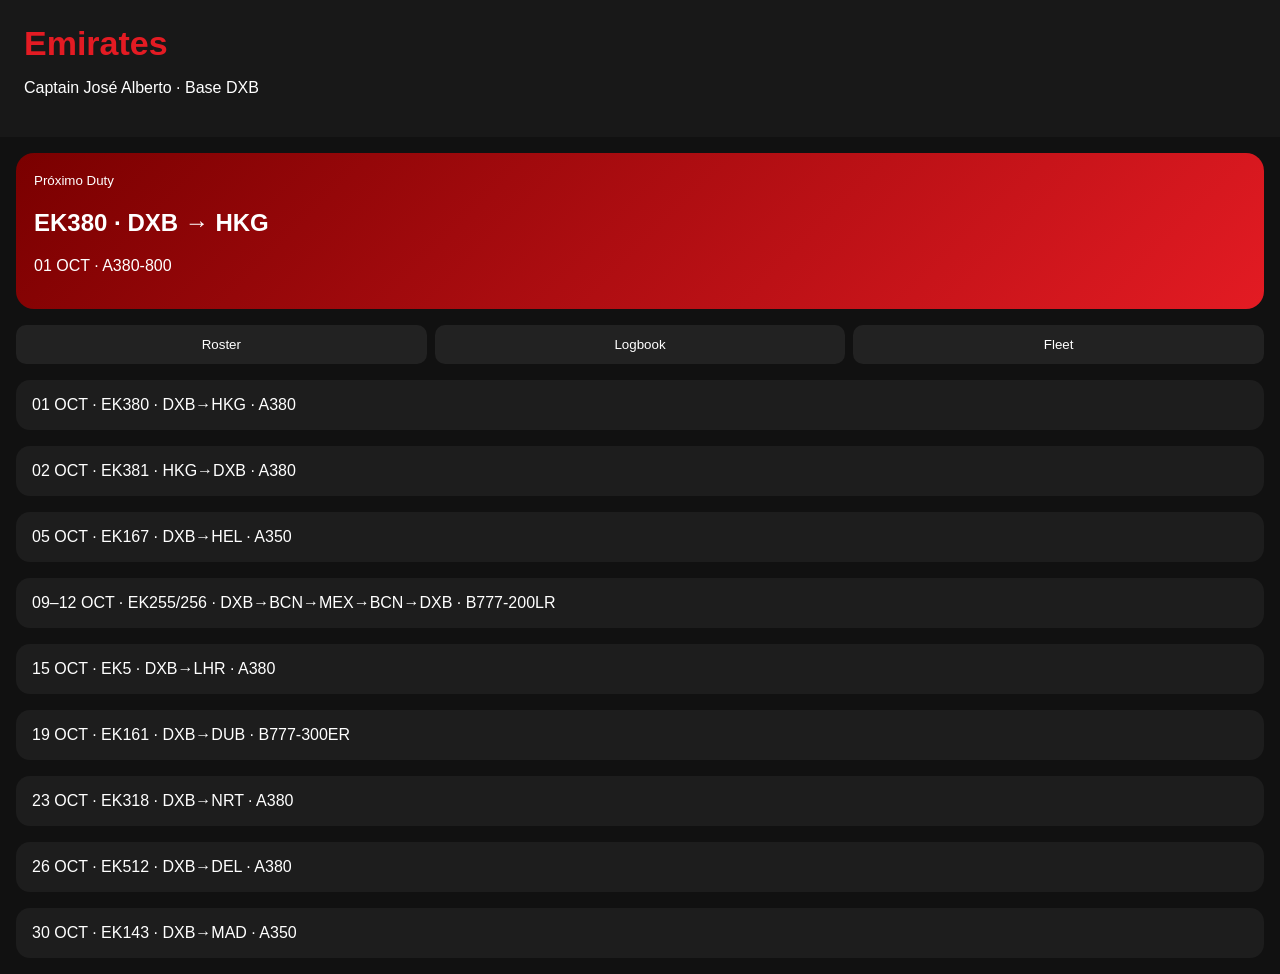
==== index.html @ 2d7651bd "Add files via upload" ====
<!doctype html><html lang="es"><head>
<meta charset="utf-8"><meta name="viewport" content="width=device-width,initial-scale=1">
<title>Emirates Crew Portal</title>
<link rel="manifest" href="manifest.json"><link rel="stylesheet" href="style.css">
<meta name="theme-color" content="#111111"></head>
<body>
<header><h1>Emirates</h1><p>Captain José Alberto · Base DXB</p></header>
<section class="hero"><small>Próximo Duty</small><h2>EK380 · DXB → HKG</h2><p>01 OCT · A380-800</p></section>
<nav><button onclick="show('r')">Roster</button><button onclick="show('l')">Logbook</button><button onclick="show('f')">Fleet</button></nav>
<main>
<section id="r">
<div class="card">01 OCT · EK380 · DXB→HKG · A380</div>
<div class="card">02 OCT · EK381 · HKG→DXB · A380</div>
<div class="card">05 OCT · EK167 · DXB→HEL · A350</div>
<div class="card">09–12 OCT · EK255/256 · DXB→BCN→MEX→BCN→DXB · B777-200LR</div>
<div class="card">15 OCT · EK5 · DXB→LHR · A380</div>
<div class="card">19 OCT · EK161 · DXB→DUB · B777-300ER</div>
<div class="card">23 OCT · EK318 · DXB→NRT · A380</div>
<div class="card">26 OCT · EK512 · DXB→DEL · A380</div>
<div class="card">30 OCT · EK143 · DXB→MAD · A350</div>
</section>
<section id="l" hidden><div class="card">Septiembre: HKG, KUL, AMS, HND, CPT ✓ · BRU vuelta, DUB y ZRH pendientes.</div></section>
<section id="f" hidden><div class="card">A380 · B777-300ER · B777-200LR · A350-900</div></section>
</main>
<script>
function show(id){['r','l','f'].forEach(x=>document.getElementById(x).hidden=x!==id)}
</script></body></html>
---- style.css ----
body{margin:0;background:#111;color:#fff;font-family:-apple-system,BlinkMacSystemFont,sans-serif}
header{padding:24px;background:#181818}h1{margin:0;color:#E31B23;font-size:34px}
.hero{margin:16px;background:linear-gradient(135deg,#7a0000,#E31B23);padding:18px;border-radius:18px}
nav{display:flex;gap:8px;padding:0 16px}button{flex:1;padding:12px;border:0;border-radius:10px;background:#222;color:#fff}
.card{margin:16px;padding:16px;border-radius:14px;background:#1d1d1d}
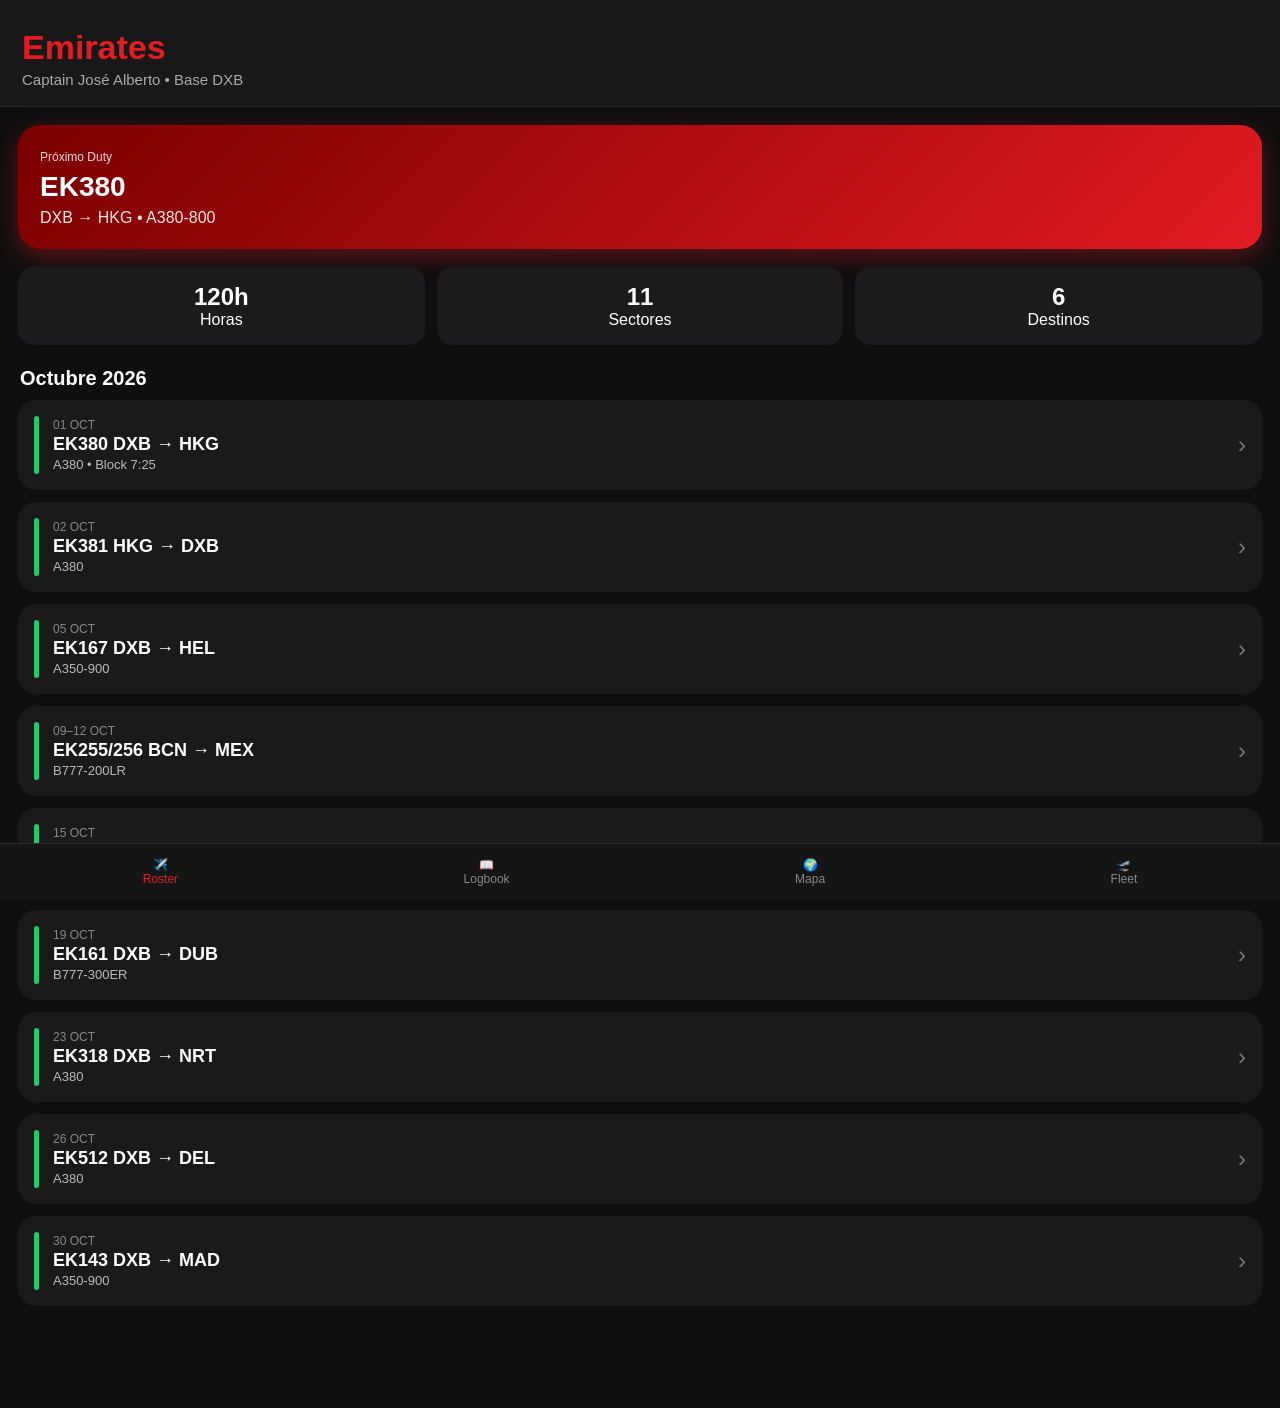
==== commit 6f98609d: "Add files via upload" ====
--- a/index.html
+++ b/index.html
@@ -1,28 +1,42 @@
 
-<!doctype html><html lang="es"><head>
-<meta charset="utf-8"><meta name="viewport" content="width=device-width,initial-scale=1">
+<!DOCTYPE html>
+<html lang="es">
+<head>
+<meta charset="UTF-8">
+<meta name="viewport" content="width=device-width, initial-scale=1.0">
 <title>Emirates Crew Portal</title>
-<link rel="manifest" href="manifest.json"><link rel="stylesheet" href="style.css">
-<meta name="theme-color" content="#111111"></head>
-<body>
-<header><h1>Emirates</h1><p>Captain José Alberto · Base DXB</p></header>
-<section class="hero"><small>Próximo Duty</small><h2>EK380 · DXB → HKG</h2><p>01 OCT · A380-800</p></section>
-<nav><button onclick="show('r')">Roster</button><button onclick="show('l')">Logbook</button><button onclick="show('f')">Fleet</button></nav>
-<main>
-<section id="r">
-<div class="card">01 OCT · EK380 · DXB→HKG · A380</div>
-<div class="card">02 OCT · EK381 · HKG→DXB · A380</div>
-<div class="card">05 OCT · EK167 · DXB→HEL · A350</div>
-<div class="card">09–12 OCT · EK255/256 · DXB→BCN→MEX→BCN→DXB · B777-200LR</div>
-<div class="card">15 OCT · EK5 · DXB→LHR · A380</div>
-<div class="card">19 OCT · EK161 · DXB→DUB · B777-300ER</div>
-<div class="card">23 OCT · EK318 · DXB→NRT · A380</div>
-<div class="card">26 OCT · EK512 · DXB→DEL · A380</div>
-<div class="card">30 OCT · EK143 · DXB→MAD · A350</div>
-</section>
-<section id="l" hidden><div class="card">Septiembre: HKG, KUL, AMS, HND, CPT ✓ · BRU vuelta, DUB y ZRH pendientes.</div></section>
-<section id="f" hidden><div class="card">A380 · B777-300ER · B777-200LR · A350-900</div></section>
-</main>
-<script>
-function show(id){['r','l','f'].forEach(x=>document.getElementById(x).hidden=x!==id)}
-</script></body></html>
+<link rel="manifest" href="manifest.json">
+<style>
+*{margin:0;padding:0;box-sizing:border-box}
+body{background:#0f0f10;font-family:-apple-system,BlinkMacSystemFont,"SF Pro Display",sans-serif;color:white}
+.header{padding:28px 22px 18px;background:#181818;border-bottom:1px solid #2a2a2a}
+.logo{font-size:34px;font-weight:700;color:#E31B23}
+.subtitle{margin-top:4px;color:#aaa;font-size:15px}
+.card-next{margin:18px;padding:22px;border-radius:22px;background:linear-gradient(135deg,#7a0000,#E31B23);box-shadow:0 8px 25px rgba(227,27,35,.35)}
+.card-next small{opacity:.85;font-size:12px}
+.card-next h2{margin-top:6px;font-size:28px}
+.card-next p{margin-top:6px;opacity:.9}
+.stats{display:flex;gap:12px;padding:0 18px;margin-bottom:22px}
+.stat{flex:1;background:#1b1b1d;border-radius:16px;padding:16px;text-align:center}
+.stat strong{font-size:24px;display:block}
+.section-title{padding:0 20px 10px;font-size:20px;font-weight:600}
+.flight{display:flex;align-items:center;gap:14px;margin:0 18px 12px;padding:16px;background:#1a1a1a;border-radius:18px}
+.bar{width:5px;height:58px;background:#28c76f;border-radius:20px}
+.info{flex:1}.date{font-size:12px;color:#888}.route{font-size:18px;font-weight:600;margin:2px 0}.aircraft{font-size:13px;color:#bbb}.arrow{font-size:24px;color:#777}
+.bottom{position:fixed;bottom:0;left:0;right:0;background:#151515;display:flex;justify-content:space-around;padding:14px 0 calc(14px + env(safe-area-inset-bottom));border-top:1px solid #2a2a2a}
+.tab{text-align:center;font-size:12px;color:#888}.tab.active{color:#E31B23}.spacer{height:90px}
+</style></head><body>
+<div class="header"><div class="logo">Emirates</div><div class="subtitle">Captain José Alberto • Base DXB</div></div>
+<div class="card-next"><small>Próximo Duty</small><h2>EK380</h2><p>DXB → HKG • A380-800</p></div>
+<div class="stats"><div class="stat"><strong>120h</strong>Horas</div><div class="stat"><strong>11</strong>Sectores</div><div class="stat"><strong>6</strong>Destinos</div></div>
+<div class="section-title">Octubre 2026</div>
+<div class="flight"><div class="bar"></div><div class="info"><div class="date">01 OCT</div><div class="route">EK380 DXB → HKG</div><div class="aircraft">A380 • Block 7:25</div></div><div class="arrow">›</div></div>
+<div class="flight"><div class="bar"></div><div class="info"><div class="date">02 OCT</div><div class="route">EK381 HKG → DXB</div><div class="aircraft">A380</div></div><div class="arrow">›</div></div>
+<div class="flight"><div class="bar"></div><div class="info"><div class="date">05 OCT</div><div class="route">EK167 DXB → HEL</div><div class="aircraft">A350-900</div></div><div class="arrow">›</div></div>
+<div class="flight"><div class="bar"></div><div class="info"><div class="date">09–12 OCT</div><div class="route">EK255/256 BCN → MEX</div><div class="aircraft">B777-200LR</div></div><div class="arrow">›</div></div>
+<div class="flight"><div class="bar"></div><div class="info"><div class="date">15 OCT</div><div class="route">EK5 DXB → LHR</div><div class="aircraft">A380</div></div><div class="arrow">›</div></div>
+<div class="flight"><div class="bar"></div><div class="info"><div class="date">19 OCT</div><div class="route">EK161 DXB → DUB</div><div class="aircraft">B777-300ER</div></div><div class="arrow">›</div></div>
+<div class="flight"><div class="bar"></div><div class="info"><div class="date">23 OCT</div><div class="route">EK318 DXB → NRT</div><div class="aircraft">A380</div></div><div class="arrow">›</div></div>
+<div class="flight"><div class="bar"></div><div class="info"><div class="date">26 OCT</div><div class="route">EK512 DXB → DEL</div><div class="aircraft">A380</div></div><div class="arrow">›</div></div>
+<div class="flight"><div class="bar"></div><div class="info"><div class="date">30 OCT</div><div class="route">EK143 DXB → MAD</div><div class="aircraft">A350-900</div></div><div class="arrow">›</div></div>
+<div class="spacer"></div><div class="bottom"><div class="tab active">✈️<br>Roster</div><div class="tab">📖<br>Logbook</div><div class="tab">🌍<br>Mapa</div><div class="tab">🛫<br>Fleet</div></div></body></html>
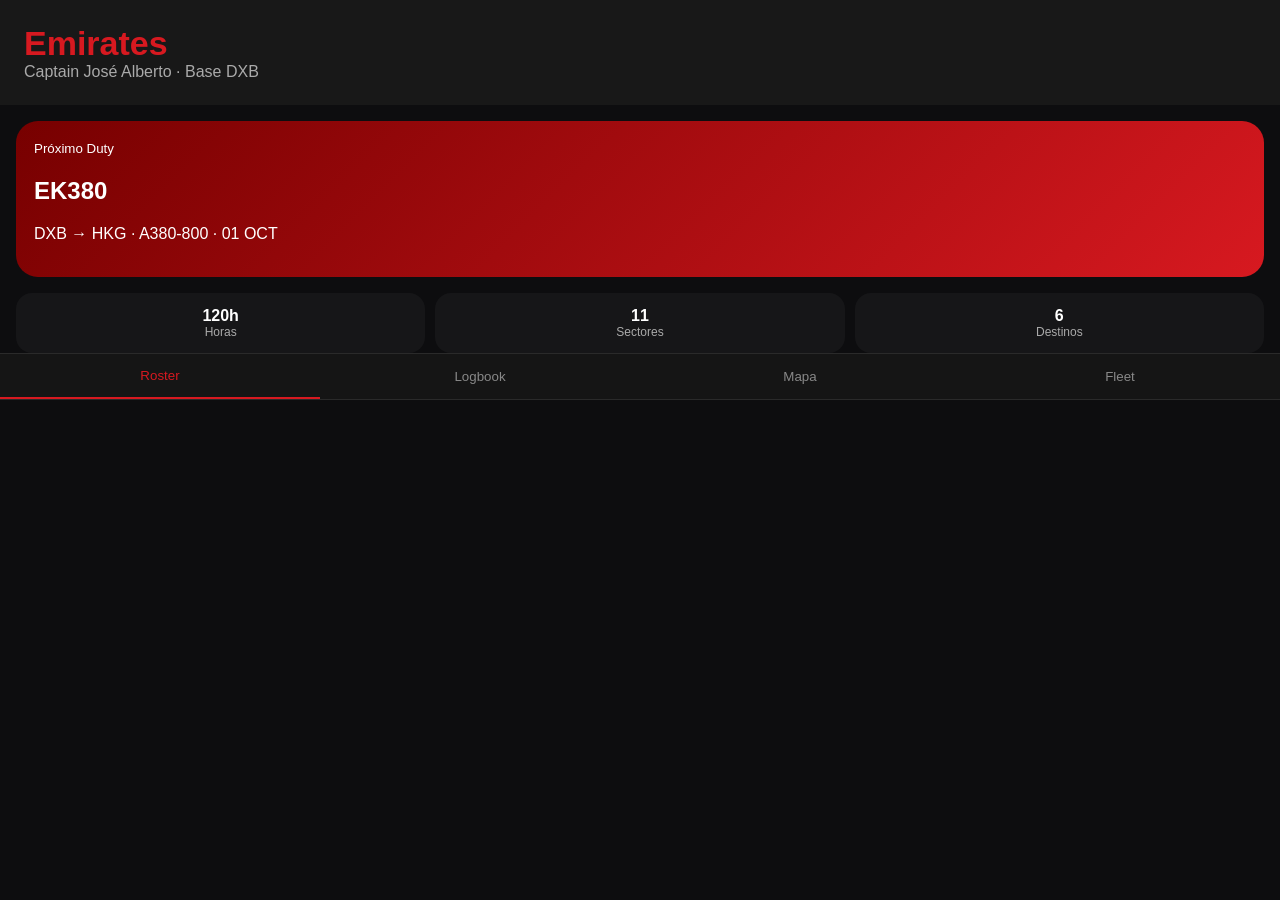
==== commit 38d42f5f: "Add files via upload" ====
--- a/index.html
+++ b/index.html
@@ -1,42 +1,63 @@
-
 <!DOCTYPE html>
 <html lang="es">
 <head>
 <meta charset="UTF-8">
-<meta name="viewport" content="width=device-width, initial-scale=1.0">
+<meta name="viewport" content="width=device-width,initial-scale=1">
 <title>Emirates Crew Portal</title>
 <link rel="manifest" href="manifest.json">
-<style>
-*{margin:0;padding:0;box-sizing:border-box}
-body{background:#0f0f10;font-family:-apple-system,BlinkMacSystemFont,"SF Pro Display",sans-serif;color:white}
-.header{padding:28px 22px 18px;background:#181818;border-bottom:1px solid #2a2a2a}
-.logo{font-size:34px;font-weight:700;color:#E31B23}
-.subtitle{margin-top:4px;color:#aaa;font-size:15px}
-.card-next{margin:18px;padding:22px;border-radius:22px;background:linear-gradient(135deg,#7a0000,#E31B23);box-shadow:0 8px 25px rgba(227,27,35,.35)}
-.card-next small{opacity:.85;font-size:12px}
-.card-next h2{margin-top:6px;font-size:28px}
-.card-next p{margin-top:6px;opacity:.9}
-.stats{display:flex;gap:12px;padding:0 18px;margin-bottom:22px}
-.stat{flex:1;background:#1b1b1d;border-radius:16px;padding:16px;text-align:center}
-.stat strong{font-size:24px;display:block}
-.section-title{padding:0 20px 10px;font-size:20px;font-weight:600}
-.flight{display:flex;align-items:center;gap:14px;margin:0 18px 12px;padding:16px;background:#1a1a1a;border-radius:18px}
-.bar{width:5px;height:58px;background:#28c76f;border-radius:20px}
-.info{flex:1}.date{font-size:12px;color:#888}.route{font-size:18px;font-weight:600;margin:2px 0}.aircraft{font-size:13px;color:#bbb}.arrow{font-size:24px;color:#777}
-.bottom{position:fixed;bottom:0;left:0;right:0;background:#151515;display:flex;justify-content:space-around;padding:14px 0 calc(14px + env(safe-area-inset-bottom));border-top:1px solid #2a2a2a}
-.tab{text-align:center;font-size:12px;color:#888}.tab.active{color:#E31B23}.spacer{height:90px}
-</style></head><body>
-<div class="header"><div class="logo">Emirates</div><div class="subtitle">Captain José Alberto • Base DXB</div></div>
-<div class="card-next"><small>Próximo Duty</small><h2>EK380</h2><p>DXB → HKG • A380-800</p></div>
-<div class="stats"><div class="stat"><strong>120h</strong>Horas</div><div class="stat"><strong>11</strong>Sectores</div><div class="stat"><strong>6</strong>Destinos</div></div>
-<div class="section-title">Octubre 2026</div>
-<div class="flight"><div class="bar"></div><div class="info"><div class="date">01 OCT</div><div class="route">EK380 DXB → HKG</div><div class="aircraft">A380 • Block 7:25</div></div><div class="arrow">›</div></div>
-<div class="flight"><div class="bar"></div><div class="info"><div class="date">02 OCT</div><div class="route">EK381 HKG → DXB</div><div class="aircraft">A380</div></div><div class="arrow">›</div></div>
-<div class="flight"><div class="bar"></div><div class="info"><div class="date">05 OCT</div><div class="route">EK167 DXB → HEL</div><div class="aircraft">A350-900</div></div><div class="arrow">›</div></div>
-<div class="flight"><div class="bar"></div><div class="info"><div class="date">09–12 OCT</div><div class="route">EK255/256 BCN → MEX</div><div class="aircraft">B777-200LR</div></div><div class="arrow">›</div></div>
-<div class="flight"><div class="bar"></div><div class="info"><div class="date">15 OCT</div><div class="route">EK5 DXB → LHR</div><div class="aircraft">A380</div></div><div class="arrow">›</div></div>
-<div class="flight"><div class="bar"></div><div class="info"><div class="date">19 OCT</div><div class="route">EK161 DXB → DUB</div><div class="aircraft">B777-300ER</div></div><div class="arrow">›</div></div>
-<div class="flight"><div class="bar"></div><div class="info"><div class="date">23 OCT</div><div class="route">EK318 DXB → NRT</div><div class="aircraft">A380</div></div><div class="arrow">›</div></div>
-<div class="flight"><div class="bar"></div><div class="info"><div class="date">26 OCT</div><div class="route">EK512 DXB → DEL</div><div class="aircraft">A380</div></div><div class="arrow">›</div></div>
-<div class="flight"><div class="bar"></div><div class="info"><div class="date">30 OCT</div><div class="route">EK143 DXB → MAD</div><div class="aircraft">A350-900</div></div><div class="arrow">›</div></div>
-<div class="spacer"></div><div class="bottom"><div class="tab active">✈️<br>Roster</div><div class="tab">📖<br>Logbook</div><div class="tab">🌍<br>Mapa</div><div class="tab">🛫<br>Fleet</div></div></body></html>+<link rel="stylesheet" href="style.css">
+</head>
+<body>
+<div class="header">
+  <div class="logo">Emirates</div>
+  <div class="sub">Captain José Alberto · Base DXB</div>
+</div>
+
+<div class="hero">
+  <small>Próximo Duty</small>
+  <h2>EK380</h2>
+  <p>DXB → HKG · A380-800 · 01 OCT</p>
+</div>
+
+<div class="stats">
+  <div class="stat"><b>120h</b><span>Horas</span></div>
+  <div class="stat"><b>11</b><span>Sectores</span></div>
+  <div class="stat"><b>6</b><span>Destinos</span></div>
+</div>
+
+<nav class="tabs">
+  <button class="active" data-page="roster">Roster</button>
+  <button data-page="logbook">Logbook</button>
+  <button data-page="map">Mapa</button>
+  <button data-page="fleet">Fleet</button>
+</nav>
+
+<main>
+  <section id="roster" class="page active"></section>
+
+  <section id="logbook" class="page">
+    <div class="card">
+      <h3>Septiembre 2026</h3>
+      <p>✓ HKG · ✓ KUL · ✓ AMS · ✓ HND · ✓ CPT</p>
+      <p>Pendientes: BRU regreso · DUB · ZRH</p>
+    </div>
+  </section>
+
+  <section id="map" class="page">
+    <div class="card">
+      <h3>Red Emirates</h3>
+      <p>DXB como hub · HKG, KUL, AMS, HND y CPT completados.</p>
+    </div>
+  </section>
+
+  <section id="fleet" class="page">
+    <div class="card"><h3>A380</h3><p>32 h</p></div>
+    <div class="card"><h3>B777-300ER</h3><p>71 h</p></div>
+    <div class="card"><h3>B777-200LR</h3><p>48 h</p></div>
+    <div class="card"><h3>A350-900</h3><p>29 h</p></div>
+  </section>
+</main>
+
+<script src="app.js"></script>
+</body>
+</html>
--- a/style.css
+++ b/style.css
@@ -0,0 +1,22 @@
+:root{--bg:#0d0d0f;--panel:#1a1a1a;--red:#d71920;--green:#2ecc71;--muted:#aaa}
+*{box-sizing:border-box}
+body{margin:0;background:var(--bg);color:white;font-family:-apple-system,BlinkMacSystemFont,sans-serif}
+.header{padding:24px;background:#181818}
+.logo{font-size:34px;font-weight:700;color:var(--red)}
+.sub{color:var(--muted)}
+.hero{margin:16px;padding:18px;border-radius:22px;background:linear-gradient(135deg,#700,var(--red))}
+.stats{display:flex;gap:10px;padding:0 16px}
+.stat{flex:1;background:#161618;border-radius:16px;padding:14px;text-align:center}
+.stat span{display:block;color:var(--muted);font-size:12px}
+.tabs{display:flex;background:#151515;border-top:1px solid #2a2a2a;border-bottom:1px solid #2a2a2a}
+.tabs button{flex:1;padding:14px;border:none;background:none;color:#888}
+.tabs button.active{color:var(--red);border-bottom:2px solid var(--red)}
+.page{display:none;padding-bottom:90px}
+.page.active{display:block}
+.card{margin:14px 16px;padding:16px;background:var(--panel);border-radius:18px}
+.flight{display:flex;gap:12px;align-items:center}
+.bar{width:5px;height:56px;border-radius:10px;background:var(--green)}
+.date{font-size:12px;color:var(--muted)}
+.route{font-size:18px;font-weight:600}
+.aircraft{font-size:13px;color:#ccc}
+.arrow{margin-left:auto;color:#777;font-size:22px}
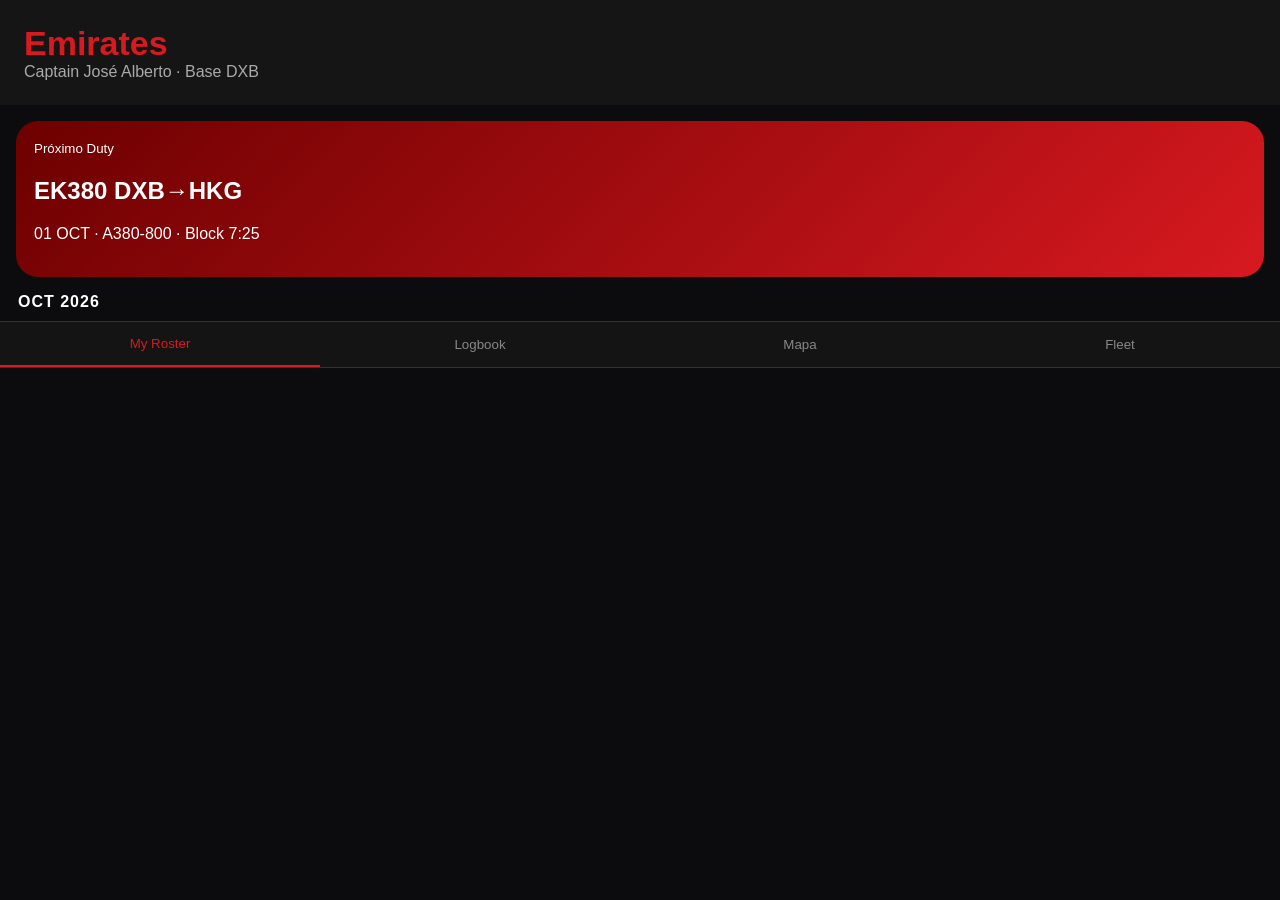
==== commit 510d32f2: "Add files via upload" ====
--- a/index.html
+++ b/index.html
@@ -1,63 +1 @@
-<!DOCTYPE html>
-<html lang="es">
-<head>
-<meta charset="UTF-8">
-<meta name="viewport" content="width=device-width,initial-scale=1">
-<title>Emirates Crew Portal</title>
-<link rel="manifest" href="manifest.json">
-<link rel="stylesheet" href="style.css">
-</head>
-<body>
-<div class="header">
-  <div class="logo">Emirates</div>
-  <div class="sub">Captain José Alberto · Base DXB</div>
-</div>
-
-<div class="hero">
-  <small>Próximo Duty</small>
-  <h2>EK380</h2>
-  <p>DXB → HKG · A380-800 · 01 OCT</p>
-</div>
-
-<div class="stats">
-  <div class="stat"><b>120h</b><span>Horas</span></div>
-  <div class="stat"><b>11</b><span>Sectores</span></div>
-  <div class="stat"><b>6</b><span>Destinos</span></div>
-</div>
-
-<nav class="tabs">
-  <button class="active" data-page="roster">Roster</button>
-  <button data-page="logbook">Logbook</button>
-  <button data-page="map">Mapa</button>
-  <button data-page="fleet">Fleet</button>
-</nav>
-
-<main>
-  <section id="roster" class="page active"></section>
-
-  <section id="logbook" class="page">
-    <div class="card">
-      <h3>Septiembre 2026</h3>
-      <p>✓ HKG · ✓ KUL · ✓ AMS · ✓ HND · ✓ CPT</p>
-      <p>Pendientes: BRU regreso · DUB · ZRH</p>
-    </div>
-  </section>
-
-  <section id="map" class="page">
-    <div class="card">
-      <h3>Red Emirates</h3>
-      <p>DXB como hub · HKG, KUL, AMS, HND y CPT completados.</p>
-    </div>
-  </section>
-
-  <section id="fleet" class="page">
-    <div class="card"><h3>A380</h3><p>32 h</p></div>
-    <div class="card"><h3>B777-300ER</h3><p>71 h</p></div>
-    <div class="card"><h3>B777-200LR</h3><p>48 h</p></div>
-    <div class="card"><h3>A350-900</h3><p>29 h</p></div>
-  </section>
-</main>
-
-<script src="app.js"></script>
-</body>
-</html>
+<!DOCTYPE html><html lang='es'><head><meta charset='UTF-8'><meta name='viewport' content='width=device-width,initial-scale=1'><title>Emirates Crew Portal</title><link rel='manifest' href='manifest.json'><link rel='stylesheet' href='style.css'></head><body><div class='header'><div class='logo'>Emirates</div><div class='sub'>Captain José Alberto · Base DXB</div></div><div class='hero'><small>Próximo Duty</small><h2>EK380 DXB→HKG</h2><p>01 OCT · A380-800 · Block 7:25</p></div><div class='month'>OCT 2026</div><nav class='tabs'><button class='active' data-page='roster'>My Roster</button><button data-page='log'>Logbook</button><button data-page='map'>Mapa</button><button data-page='fleet'>Fleet</button></nav><main><section id='roster' class='page active'></section><section id='log' class='page'><div class='card'><h3>Septiembre 2026</h3><p>Completados: HKG, KUL, AMS, HND, CPT.</p><p>Pendientes: BRU regreso, DUB, ZRH.</p></div></section><section id='map' class='page'><div class='card'><h3>Red Emirates</h3><p>Próxima versión: mapa interactivo con DXB como hub.</p></div></section><section id='fleet' class='page'><div class='card'><h3>Flota</h3><p>A380 · B777-300ER · B777-200LR · A350-900</p></div></section></main><script src='app.js'></script></body></html>
--- a/style.css
+++ b/style.css
@@ -1,22 +1 @@
-:root{--bg:#0d0d0f;--panel:#1a1a1a;--red:#d71920;--green:#2ecc71;--muted:#aaa}
-*{box-sizing:border-box}
-body{margin:0;background:var(--bg);color:white;font-family:-apple-system,BlinkMacSystemFont,sans-serif}
-.header{padding:24px;background:#181818}
-.logo{font-size:34px;font-weight:700;color:var(--red)}
-.sub{color:var(--muted)}
-.hero{margin:16px;padding:18px;border-radius:22px;background:linear-gradient(135deg,#700,var(--red))}
-.stats{display:flex;gap:10px;padding:0 16px}
-.stat{flex:1;background:#161618;border-radius:16px;padding:14px;text-align:center}
-.stat span{display:block;color:var(--muted);font-size:12px}
-.tabs{display:flex;background:#151515;border-top:1px solid #2a2a2a;border-bottom:1px solid #2a2a2a}
-.tabs button{flex:1;padding:14px;border:none;background:none;color:#888}
-.tabs button.active{color:var(--red);border-bottom:2px solid var(--red)}
-.page{display:none;padding-bottom:90px}
-.page.active{display:block}
-.card{margin:14px 16px;padding:16px;background:var(--panel);border-radius:18px}
-.flight{display:flex;gap:12px;align-items:center}
-.bar{width:5px;height:56px;border-radius:10px;background:var(--green)}
-.date{font-size:12px;color:var(--muted)}
-.route{font-size:18px;font-weight:600}
-.aircraft{font-size:13px;color:#ccc}
-.arrow{margin-left:auto;color:#777;font-size:22px}
+:root{--bg:#0c0c0e;--panel:#18181b;--card:#202024;--red:#d71920;--green:#2ecc71;--muted:#aaa}*{box-sizing:border-box}body{margin:0;background:var(--bg);color:#fff;font-family:-apple-system,BlinkMacSystemFont,sans-serif}.header{padding:24px;background:#151515}.logo{font-size:34px;font-weight:700;color:var(--red)}.sub{color:var(--muted)}.hero{margin:16px;padding:18px;border-radius:22px;background:linear-gradient(135deg,#6d0000,var(--red))}.month{padding:0 18px 10px;font-weight:700;letter-spacing:1px}.tabs{display:flex;background:#141414;border-top:1px solid #333;border-bottom:1px solid #333}.tabs button{flex:1;padding:14px;border:none;background:none;color:#888}.tabs button.active{color:var(--red);border-bottom:2px solid var(--red)}.page{display:none;padding-bottom:90px}.page.active{display:block}.card{margin:14px 16px;padding:16px;background:var(--card);border-radius:18px}.flight{display:flex;gap:12px;align-items:center}.bar{width:5px;height:56px;background:var(--green);border-radius:10px}.date{font-size:12px;color:var(--muted)}.route{font-size:18px;font-weight:600}.aircraft{font-size:13px;color:#ccc}.arrow{margin-left:auto;color:#666;font-size:22px}
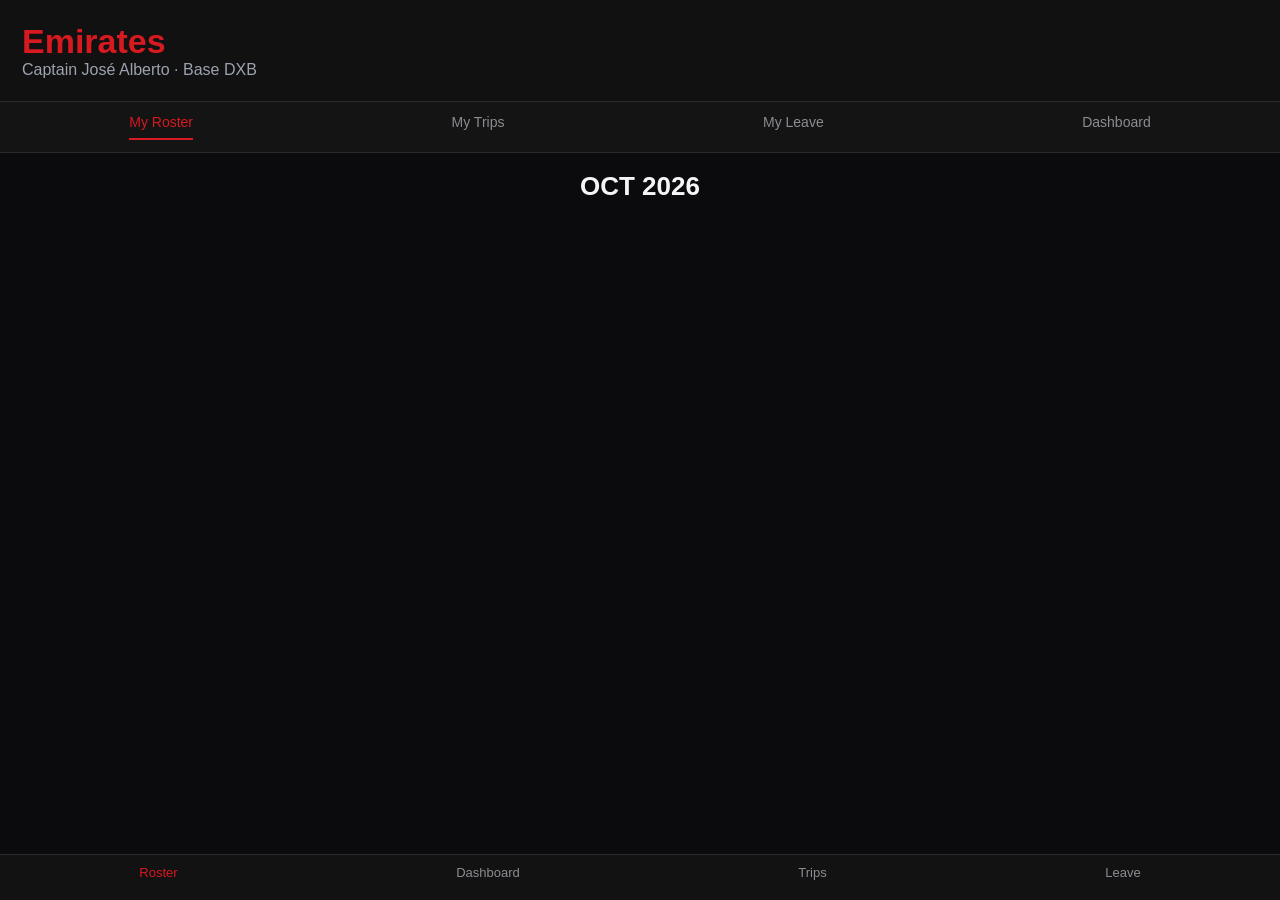
==== commit a82a8ab4: "Add files via upload" ====
--- a/index.html
+++ b/index.html
@@ -1 +1 @@
-<!DOCTYPE html><html lang='es'><head><meta charset='UTF-8'><meta name='viewport' content='width=device-width,initial-scale=1'><title>Emirates Crew Portal</title><link rel='manifest' href='manifest.json'><link rel='stylesheet' href='style.css'></head><body><div class='header'><div class='logo'>Emirates</div><div class='sub'>Captain José Alberto · Base DXB</div></div><div class='hero'><small>Próximo Duty</small><h2>EK380 DXB→HKG</h2><p>01 OCT · A380-800 · Block 7:25</p></div><div class='month'>OCT 2026</div><nav class='tabs'><button class='active' data-page='roster'>My Roster</button><button data-page='log'>Logbook</button><button data-page='map'>Mapa</button><button data-page='fleet'>Fleet</button></nav><main><section id='roster' class='page active'></section><section id='log' class='page'><div class='card'><h3>Septiembre 2026</h3><p>Completados: HKG, KUL, AMS, HND, CPT.</p><p>Pendientes: BRU regreso, DUB, ZRH.</p></div></section><section id='map' class='page'><div class='card'><h3>Red Emirates</h3><p>Próxima versión: mapa interactivo con DXB como hub.</p></div></section><section id='fleet' class='page'><div class='card'><h3>Flota</h3><p>A380 · B777-300ER · B777-200LR · A350-900</p></div></section></main><script src='app.js'></script></body></html>+<!doctype html><html lang='es'><head><meta charset='utf-8'><meta name='viewport' content='width=device-width,initial-scale=1'><title>My Roster</title><link rel='manifest' href='manifest.json'><link rel='stylesheet' href='style.css'></head><body><div class='header'><div class='logo'>Emirates</div><div class='sub'>Captain José Alberto · Base DXB</div></div><div class='top-tabs'><a href='index.html' class='active'>My Roster</a><a href='trips.html' class=''>My Trips</a><a href='leave.html' class=''>My Leave</a><a href='dashboard.html' class=''>Dashboard</a></div><div class='month'>OCT 2026</div><div id='roster'></div><div class='bottom'><a class='active' href='index.html'>Roster</a><a href='dashboard.html'>Dashboard</a><a href='trips.html'>Trips</a><a href='leave.html'>Leave</a></div><script src='app.js'></script></body></html>
--- a/style.css
+++ b/style.css
@@ -1 +1,11 @@
-:root{--bg:#0c0c0e;--panel:#18181b;--card:#202024;--red:#d71920;--green:#2ecc71;--muted:#aaa}*{box-sizing:border-box}body{margin:0;background:var(--bg);color:#fff;font-family:-apple-system,BlinkMacSystemFont,sans-serif}.header{padding:24px;background:#151515}.logo{font-size:34px;font-weight:700;color:var(--red)}.sub{color:var(--muted)}.hero{margin:16px;padding:18px;border-radius:22px;background:linear-gradient(135deg,#6d0000,var(--red))}.month{padding:0 18px 10px;font-weight:700;letter-spacing:1px}.tabs{display:flex;background:#141414;border-top:1px solid #333;border-bottom:1px solid #333}.tabs button{flex:1;padding:14px;border:none;background:none;color:#888}.tabs button.active{color:var(--red);border-bottom:2px solid var(--red)}.page{display:none;padding-bottom:90px}.page.active{display:block}.card{margin:14px 16px;padding:16px;background:var(--card);border-radius:18px}.flight{display:flex;gap:12px;align-items:center}.bar{width:5px;height:56px;background:var(--green);border-radius:10px}.date{font-size:12px;color:var(--muted)}.route{font-size:18px;font-weight:600}.aircraft{font-size:13px;color:#ccc}.arrow{margin-left:auto;color:#666;font-size:22px}+
+:root{--bg:#0b0b0d;--panel:#17171a;--card:#1d1d21;--red:#d71920;--green:#30d158;--text:#f5f5f7;--muted:#9ca3af}
+*{box-sizing:border-box}body{margin:0;background:var(--bg);color:var(--text);font-family:-apple-system,BlinkMacSystemFont,'SF Pro Display',sans-serif}
+.header{padding:22px;background:#111}.logo{font-size:34px;font-weight:700;color:var(--red)}.sub{color:var(--muted)}
+.top-tabs{display:flex;justify-content:space-around;padding:12px 0;background:#141414;border-top:1px solid #2a2a2a;border-bottom:1px solid #2a2a2a}
+.top-tabs a{color:#8c8c92;text-decoration:none;font-size:14px}.top-tabs a.active{color:var(--red);border-bottom:2px solid var(--red);padding-bottom:8px}
+.month{text-align:center;padding:18px 0;font-size:26px;font-weight:600}
+.flight{display:flex;gap:12px;align-items:center;padding:16px 18px;border-bottom:1px solid #232326}
+.bar{width:6px;height:66px;border-radius:10px;background:var(--green)}
+.info{flex:1}.date{color:var(--muted);font-size:12px}.code{font-size:32px;font-weight:700}.route{font-size:28px;font-weight:700}.meta{display:flex;justify-content:space-between;color:#cfcfcf;font-size:14px;margin-top:6px}.bottom{position:fixed;bottom:0;left:0;right:0;background:#121212;border-top:1px solid #2a2a2a;display:flex;justify-content:space-around;padding:10px 0 20px}.bottom a{color:#8c8c92;text-decoration:none;font-size:13px}.bottom a.active{color:var(--red)}
+.card{margin:16px;padding:18px;border-radius:20px;background:var(--card)}
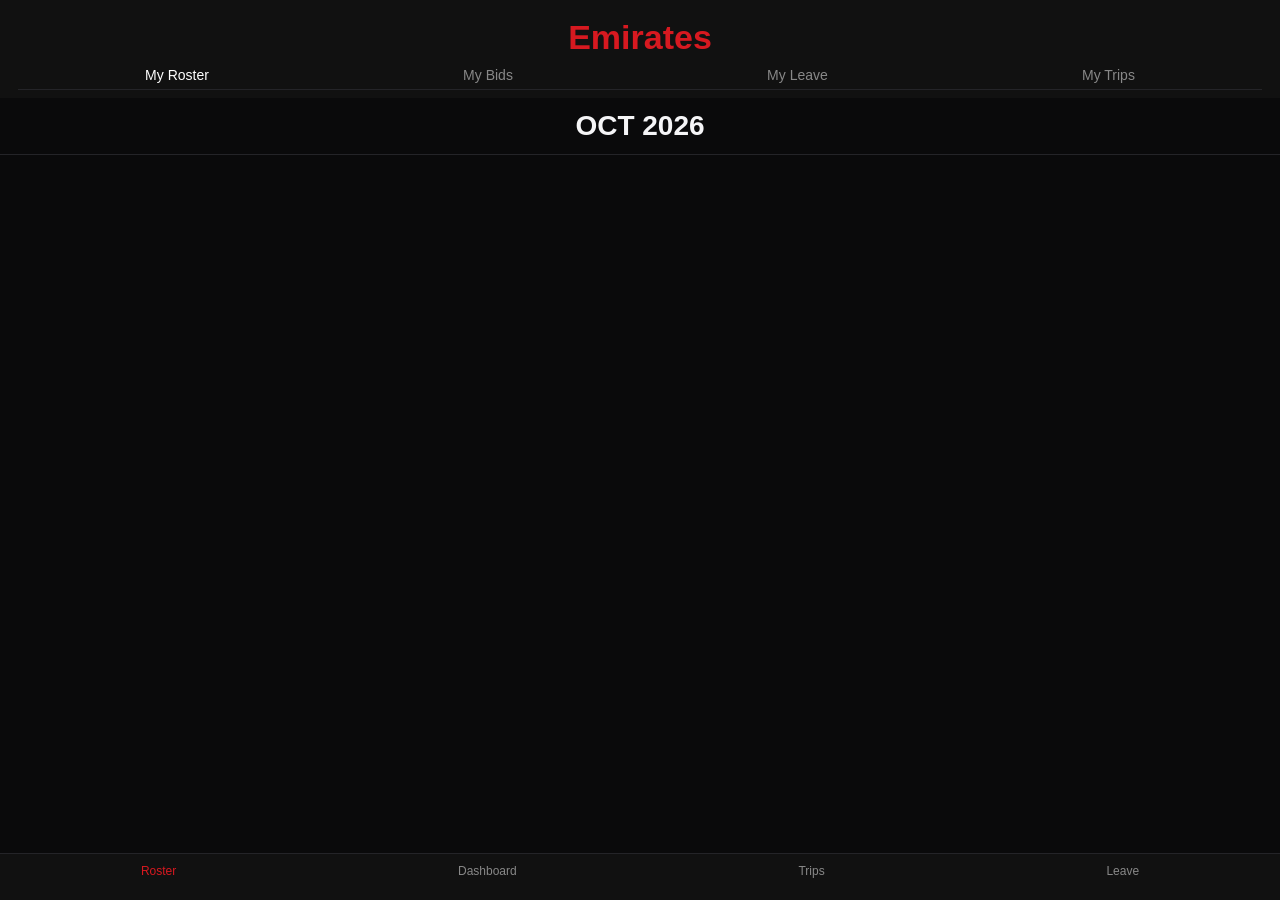
==== commit e41af9b3: "Add files via upload" ====
--- a/index.html
+++ b/index.html
@@ -1 +1 @@
-<!doctype html><html lang='es'><head><meta charset='utf-8'><meta name='viewport' content='width=device-width,initial-scale=1'><title>My Roster</title><link rel='manifest' href='manifest.json'><link rel='stylesheet' href='style.css'></head><body><div class='header'><div class='logo'>Emirates</div><div class='sub'>Captain José Alberto · Base DXB</div></div><div class='top-tabs'><a href='index.html' class='active'>My Roster</a><a href='trips.html' class=''>My Trips</a><a href='leave.html' class=''>My Leave</a><a href='dashboard.html' class=''>Dashboard</a></div><div class='month'>OCT 2026</div><div id='roster'></div><div class='bottom'><a class='active' href='index.html'>Roster</a><a href='dashboard.html'>Dashboard</a><a href='trips.html'>Trips</a><a href='leave.html'>Leave</a></div><script src='app.js'></script></body></html>+<!doctype html><html lang='es'><head><meta charset='utf-8'><meta name='viewport' content='width=device-width,initial-scale=1'><title>Roster</title><link rel='stylesheet' href='style.css'><link rel='manifest' href='manifest.json'></head><body><div class='header'><div class='logo'>Emirates</div><div class='tabs-top'><a href='index.html' class='on'>My Roster</a><a href='bids.html' class=''>My Bids</a><a href='leave.html' class=''>My Leave</a><a href='trips.html' class=''>My Trips</a></div></div><div class='month'>OCT 2026</div><main id='roster'></main><div class='bottom'><a href='index.html' class='on'>Roster</a><a href='dashboard.html' class=''>Dashboard</a><a href='trips.html' class=''>Trips</a><a href='leave.html' class=''>Leave</a></div><script src='app.js'></script></body></html>
--- a/style.css
+++ b/style.css
@@ -1,11 +1,19 @@
 
-:root{--bg:#0b0b0d;--panel:#17171a;--card:#1d1d21;--red:#d71920;--green:#30d158;--text:#f5f5f7;--muted:#9ca3af}
+:root{--bg:#0a0a0b;--panel:#141416;--line:#242428;--red:#d71920;--green:#2ecc71;--text:#f5f5f7;--muted:#9ca3af}
 *{box-sizing:border-box}body{margin:0;background:var(--bg);color:var(--text);font-family:-apple-system,BlinkMacSystemFont,'SF Pro Display',sans-serif}
-.header{padding:22px;background:#111}.logo{font-size:34px;font-weight:700;color:var(--red)}.sub{color:var(--muted)}
-.top-tabs{display:flex;justify-content:space-around;padding:12px 0;background:#141414;border-top:1px solid #2a2a2a;border-bottom:1px solid #2a2a2a}
-.top-tabs a{color:#8c8c92;text-decoration:none;font-size:14px}.top-tabs a.active{color:var(--red);border-bottom:2px solid var(--red);padding-bottom:8px}
-.month{text-align:center;padding:18px 0;font-size:26px;font-weight:600}
-.flight{display:flex;gap:12px;align-items:center;padding:16px 18px;border-bottom:1px solid #232326}
-.bar{width:6px;height:66px;border-radius:10px;background:var(--green)}
-.info{flex:1}.date{color:var(--muted);font-size:12px}.code{font-size:32px;font-weight:700}.route{font-size:28px;font-weight:700}.meta{display:flex;justify-content:space-between;color:#cfcfcf;font-size:14px;margin-top:6px}.bottom{position:fixed;bottom:0;left:0;right:0;background:#121212;border-top:1px solid #2a2a2a;display:flex;justify-content:space-around;padding:10px 0 20px}.bottom a{color:#8c8c92;text-decoration:none;font-size:13px}.bottom a.active{color:var(--red)}
-.card{margin:16px;padding:18px;border-radius:20px;background:var(--card)}
+.header{padding:18px 18px 8px;background:#111}
+.logo{font-size:34px;font-weight:700;color:var(--red);text-align:center}
+.tabs-top{display:flex;justify-content:space-around;padding:10px 0 6px;border-bottom:1px solid var(--line)}
+.tabs-top a{color:#888;text-decoration:none;font-size:14px}.tabs-top .on{color:#fff}
+.month{text-align:center;font-size:28px;font-weight:600;padding:12px 0;border-bottom:1px solid var(--line)}
+.flight{display:flex;padding:14px 16px;gap:12px;align-items:flex-start;border-bottom:1px solid var(--line)}
+.bar{width:5px;height:72px;background:var(--green);border-radius:8px}
+.left{width:64px;color:#bbb;font-size:12px}
+.code{font-size:18px;font-weight:700}
+.route{font-size:30px;font-weight:700;line-height:1}
+.meta{display:flex;justify-content:space-between;color:#bbb;font-size:13px;margin-top:8px}
+.arrow{margin-left:auto;color:#666;font-size:24px;padding-top:18px}
+.card{margin:16px;padding:18px;border-radius:20px;background:var(--panel)}
+.bottom{position:fixed;left:0;right:0;bottom:0;background:#111;border-top:1px solid var(--line);display:flex;justify-content:space-around;padding:10px 0 22px}
+.bottom a{color:#888;text-decoration:none;font-size:12px}.bottom .on{color:var(--red)}
+main{padding-bottom:88px}
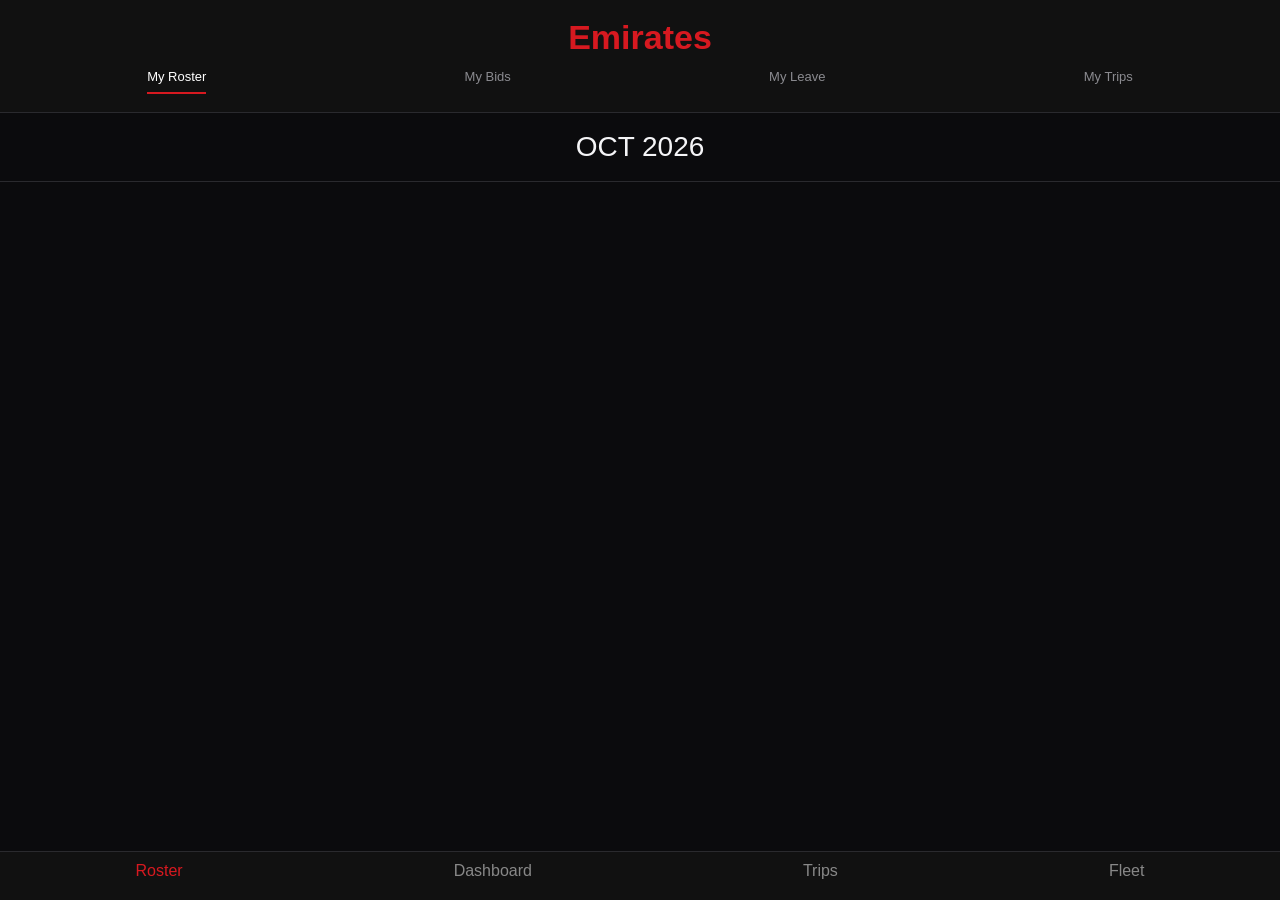
==== commit 49e02c5c: "Add files via upload" ====
--- a/index.html
+++ b/index.html
@@ -1 +1,7 @@
-<!doctype html><html lang='es'><head><meta charset='utf-8'><meta name='viewport' content='width=device-width,initial-scale=1'><title>Roster</title><link rel='stylesheet' href='style.css'><link rel='manifest' href='manifest.json'></head><body><div class='header'><div class='logo'>Emirates</div><div class='tabs-top'><a href='index.html' class='on'>My Roster</a><a href='bids.html' class=''>My Bids</a><a href='leave.html' class=''>My Leave</a><a href='trips.html' class=''>My Trips</a></div></div><div class='month'>OCT 2026</div><main id='roster'></main><div class='bottom'><a href='index.html' class='on'>Roster</a><a href='dashboard.html' class=''>Dashboard</a><a href='trips.html' class=''>Trips</a><a href='leave.html' class=''>Leave</a></div><script src='app.js'></script></body></html>+
+<!doctype html><html lang='es'><head><meta charset='utf-8'><meta name='viewport' content='width=device-width,initial-scale=1'><title>Emirates Crew Portal</title><link rel='stylesheet' href='style.css'><link rel='manifest' href='manifest.json'></head><body>
+<header class="header"><div class="logo">Emirates</div><div class="top"><span class="active">My Roster</span><span>My Bids</span><span>My Leave</span><span>My Trips</span></div></header>
+<div class="month">OCT 2026</div>
+<main id="roster"></main>
+<footer><span class="active">Roster</span><span>Dashboard</span><span>Trips</span><span>Fleet</span></footer>
+<script src="app.js"></script></body></html>
--- a/style.css
+++ b/style.css
@@ -1,19 +1,17 @@
 
-:root{--bg:#0a0a0b;--panel:#141416;--line:#242428;--red:#d71920;--green:#2ecc71;--text:#f5f5f7;--muted:#9ca3af}
+:root{--bg:#0b0b0d;--panel:#17171a;--line:#2a2a2e;--red:#d71920;--green:#2ecc71;--text:#f5f5f7;--muted:#9ca3af}
 *{box-sizing:border-box}body{margin:0;background:var(--bg);color:var(--text);font-family:-apple-system,BlinkMacSystemFont,'SF Pro Display',sans-serif}
-.header{padding:18px 18px 8px;background:#111}
-.logo{font-size:34px;font-weight:700;color:var(--red);text-align:center}
-.tabs-top{display:flex;justify-content:space-around;padding:10px 0 6px;border-bottom:1px solid var(--line)}
-.tabs-top a{color:#888;text-decoration:none;font-size:14px}.tabs-top .on{color:#fff}
-.month{text-align:center;font-size:28px;font-weight:600;padding:12px 0;border-bottom:1px solid var(--line)}
-.flight{display:flex;padding:14px 16px;gap:12px;align-items:flex-start;border-bottom:1px solid var(--line)}
-.bar{width:5px;height:72px;background:var(--green);border-radius:8px}
-.left{width:64px;color:#bbb;font-size:12px}
-.code{font-size:18px;font-weight:700}
-.route{font-size:30px;font-weight:700;line-height:1}
-.meta{display:flex;justify-content:space-between;color:#bbb;font-size:13px;margin-top:8px}
-.arrow{margin-left:auto;color:#666;font-size:24px;padding-top:18px}
+.header{background:#111;padding:18px;border-bottom:1px solid var(--line)}
+.logo{text-align:center;color:var(--red);font-size:34px;font-weight:700}
+.top{display:flex;justify-content:space-around;margin-top:12px;font-size:13px;color:#8b8b90}
+.top .active{color:#fff;border-bottom:2px solid var(--red);padding-bottom:8px}
+.month{text-align:center;font-size:28px;padding:18px 0;border-bottom:1px solid var(--line)}
+.flight{display:flex;gap:12px;padding:16px;border-bottom:1px solid var(--line);align-items:flex-start}
+.bar{width:5px;height:70px;background:var(--green);border-radius:8px}
+.day{width:62px;font-size:12px;color:var(--muted)}
+.code{font-size:18px;font-weight:700}.route{font-size:30px;font-weight:700;line-height:1}
+.meta{display:flex;justify-content:space-between;color:#cfd0d4;font-size:13px;margin-top:8px}
+.arrow{font-size:22px;color:#666;padding-top:20px}
 .card{margin:16px;padding:18px;border-radius:20px;background:var(--panel)}
-.bottom{position:fixed;left:0;right:0;bottom:0;background:#111;border-top:1px solid var(--line);display:flex;justify-content:space-around;padding:10px 0 22px}
-.bottom a{color:#888;text-decoration:none;font-size:12px}.bottom .on{color:var(--red)}
-main{padding-bottom:88px}
+footer{position:fixed;bottom:0;left:0;right:0;background:#111;border-top:1px solid var(--line);display:flex;justify-content:space-around;padding:10px 0 20px;color:#888}
+footer .active{color:var(--red)}main{padding-bottom:90px}
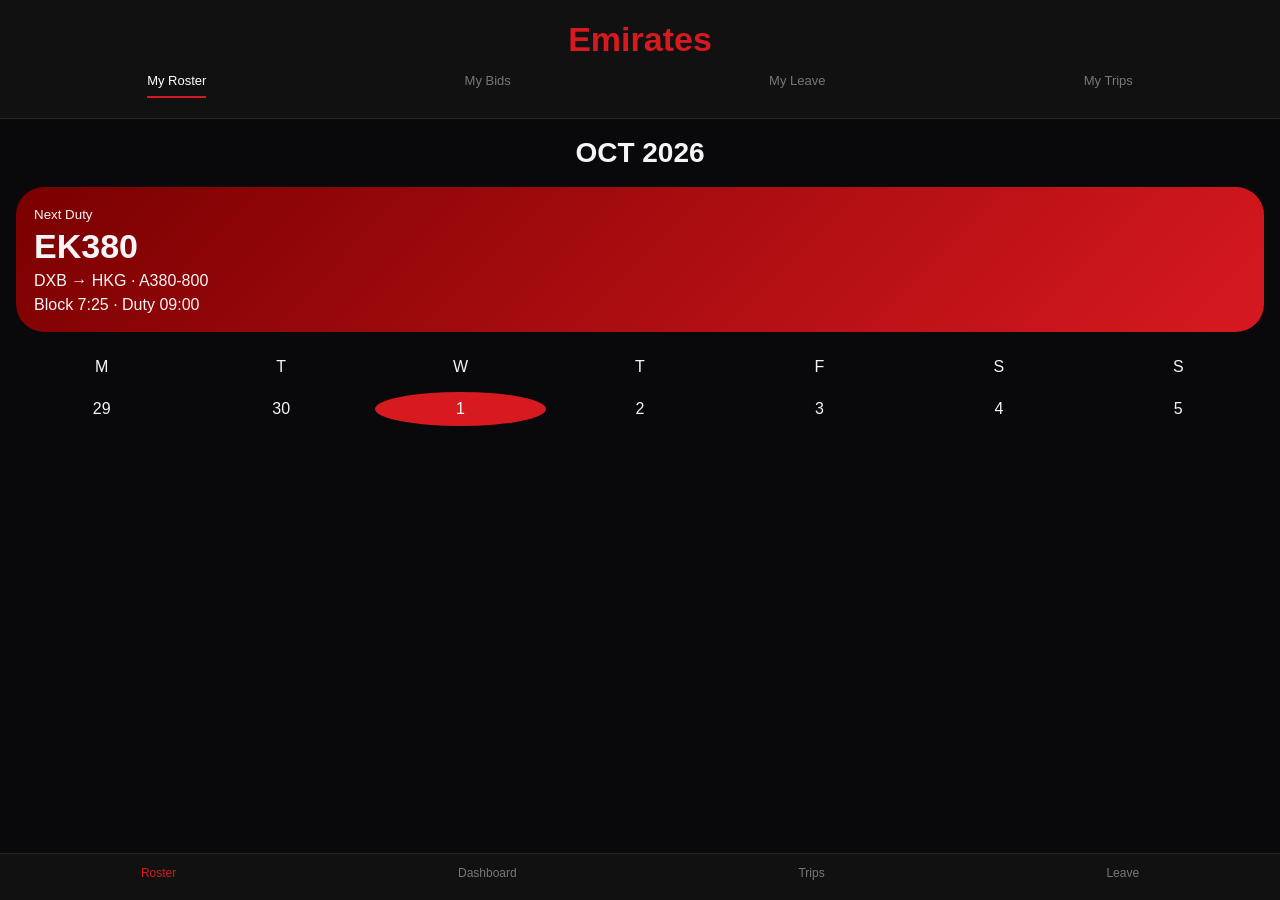
==== commit 7c1c04a7: "Add files via upload" ====
--- a/index.html
+++ b/index.html
@@ -1,7 +1,9 @@
 
-<!doctype html><html lang='es'><head><meta charset='utf-8'><meta name='viewport' content='width=device-width,initial-scale=1'><title>Emirates Crew Portal</title><link rel='stylesheet' href='style.css'><link rel='manifest' href='manifest.json'></head><body>
-<header class="header"><div class="logo">Emirates</div><div class="top"><span class="active">My Roster</span><span>My Bids</span><span>My Leave</span><span>My Trips</span></div></header>
-<div class="month">OCT 2026</div>
-<main id="roster"></main>
-<footer><span class="active">Roster</span><span>Dashboard</span><span>Trips</span><span>Fleet</span></footer>
-<script src="app.js"></script></body></html>
+<!doctype html><html lang='es'><head><meta charset='utf-8'><meta name='viewport' content='width=device-width,initial-scale=1'><link rel='stylesheet' href='style.css'><link rel='manifest' href='manifest.json'><title>Emirates Crew Portal</title></head><body>
+<div class='header'><div class='logo'>Emirates</div><div class='top'><a class='on'>My Roster</a><a href='pages/bids.html'>My Bids</a><a href='pages/leave.html'>My Leave</a><a href='pages/trips.html'>My Trips</a></div></div>
+<div class='month'>OCT 2026</div>
+<div class='next'><small>Next Duty</small><h1>EK380</h1><p>DXB → HKG · A380-800</p><p>Block 7:25 · Duty 09:00</p></div>
+<div class='calendar'><div>M</div><div>T</div><div>W</div><div>T</div><div>F</div><div>S</div><div>S</div><div>29</div><div>30</div><div class='on'>1</div><div>2</div><div>3</div><div>4</div><div>5</div></div>
+<main id='roster'></main>
+<footer><a class='tab on' href='../index.html'>Roster</a><a class='tab' href='pages/dashboard.html'>Dashboard</a><a class='tab' href='pages/trips.html'>Trips</a><a class='tab' href='pages/leave.html'>Leave</a></footer>
+<script src='app.js'></script></body></html>
--- a/style.css
+++ b/style.css
@@ -1,17 +1,14 @@
 
-:root{--bg:#0b0b0d;--panel:#17171a;--line:#2a2a2e;--red:#d71920;--green:#2ecc71;--text:#f5f5f7;--muted:#9ca3af}
-*{box-sizing:border-box}body{margin:0;background:var(--bg);color:var(--text);font-family:-apple-system,BlinkMacSystemFont,'SF Pro Display',sans-serif}
-.header{background:#111;padding:18px;border-bottom:1px solid var(--line)}
+:root{--bg:#09090b;--panel:#17171a;--line:#27272a;--red:#D71920;--green:#2ECC71;--txt:#F5F5F7;--muted:#9CA3AF}
+*{box-sizing:border-box}body{margin:0;background:var(--bg);color:var(--txt);font-family:-apple-system,BlinkMacSystemFont,'SF Pro Display',sans-serif}
+.header{background:#111;padding:20px 18px;border-bottom:1px solid var(--line)}
 .logo{text-align:center;color:var(--red);font-size:34px;font-weight:700}
-.top{display:flex;justify-content:space-around;margin-top:12px;font-size:13px;color:#8b8b90}
-.top .active{color:#fff;border-bottom:2px solid var(--red);padding-bottom:8px}
-.month{text-align:center;font-size:28px;padding:18px 0;border-bottom:1px solid var(--line)}
-.flight{display:flex;gap:12px;padding:16px;border-bottom:1px solid var(--line);align-items:flex-start}
-.bar{width:5px;height:70px;background:var(--green);border-radius:8px}
-.day{width:62px;font-size:12px;color:var(--muted)}
-.code{font-size:18px;font-weight:700}.route{font-size:30px;font-weight:700;line-height:1}
-.meta{display:flex;justify-content:space-between;color:#cfd0d4;font-size:13px;margin-top:8px}
-.arrow{font-size:22px;color:#666;padding-top:20px}
-.card{margin:16px;padding:18px;border-radius:20px;background:var(--panel)}
-footer{position:fixed;bottom:0;left:0;right:0;background:#111;border-top:1px solid var(--line);display:flex;justify-content:space-around;padding:10px 0 20px;color:#888}
-footer .active{color:var(--red)}main{padding-bottom:90px}
+.top{display:flex;justify-content:space-around;margin-top:14px;font-size:13px}.top a{color:#777;text-decoration:none;padding-bottom:8px}.top .on{color:#fff;border-bottom:2px solid var(--red)}
+.month{text-align:center;font-size:28px;font-weight:700;padding:18px 0}
+.next{margin:0 16px 18px;background:linear-gradient(135deg,#7A0000,#D71920);border-radius:28px;padding:18px}
+.next h1{margin:4px 0 0;font-size:34px}.next p{margin:6px 0 0}
+.calendar{display:grid;grid-template-columns:repeat(7,1fr);gap:8px;padding:0 16px 18px}.calendar div{text-align:center;padding:8px 0;border-radius:50%}.calendar .on{background:var(--red)}
+.flight{margin:0 14px 12px;background:var(--panel);border-radius:24px;padding:16px;display:flex;gap:12px;align-items:flex-start;border:1px solid rgba(255,255,255,.03)}
+.bar{width:6px;background:var(--green);border-radius:8px;height:76px}.off{background:#666}.date{font-size:12px;color:var(--muted)}.code{font-size:22px;font-weight:700}.route{font-size:26px;font-weight:700;line-height:1.1}.meta{display:flex;justify-content:space-between;color:#CFCFCF;font-size:13px;margin-top:8px}
+footer{position:fixed;left:0;right:0;bottom:0;background:#111;border-top:1px solid var(--line);display:flex;justify-content:space-around;padding:12px 0 20px}.tab{color:#777;text-decoration:none;font-size:12px}.tab.on{color:var(--red)}
+main{padding-bottom:92px}.card{margin:16px;background:var(--panel);border-radius:24px;padding:20px}
